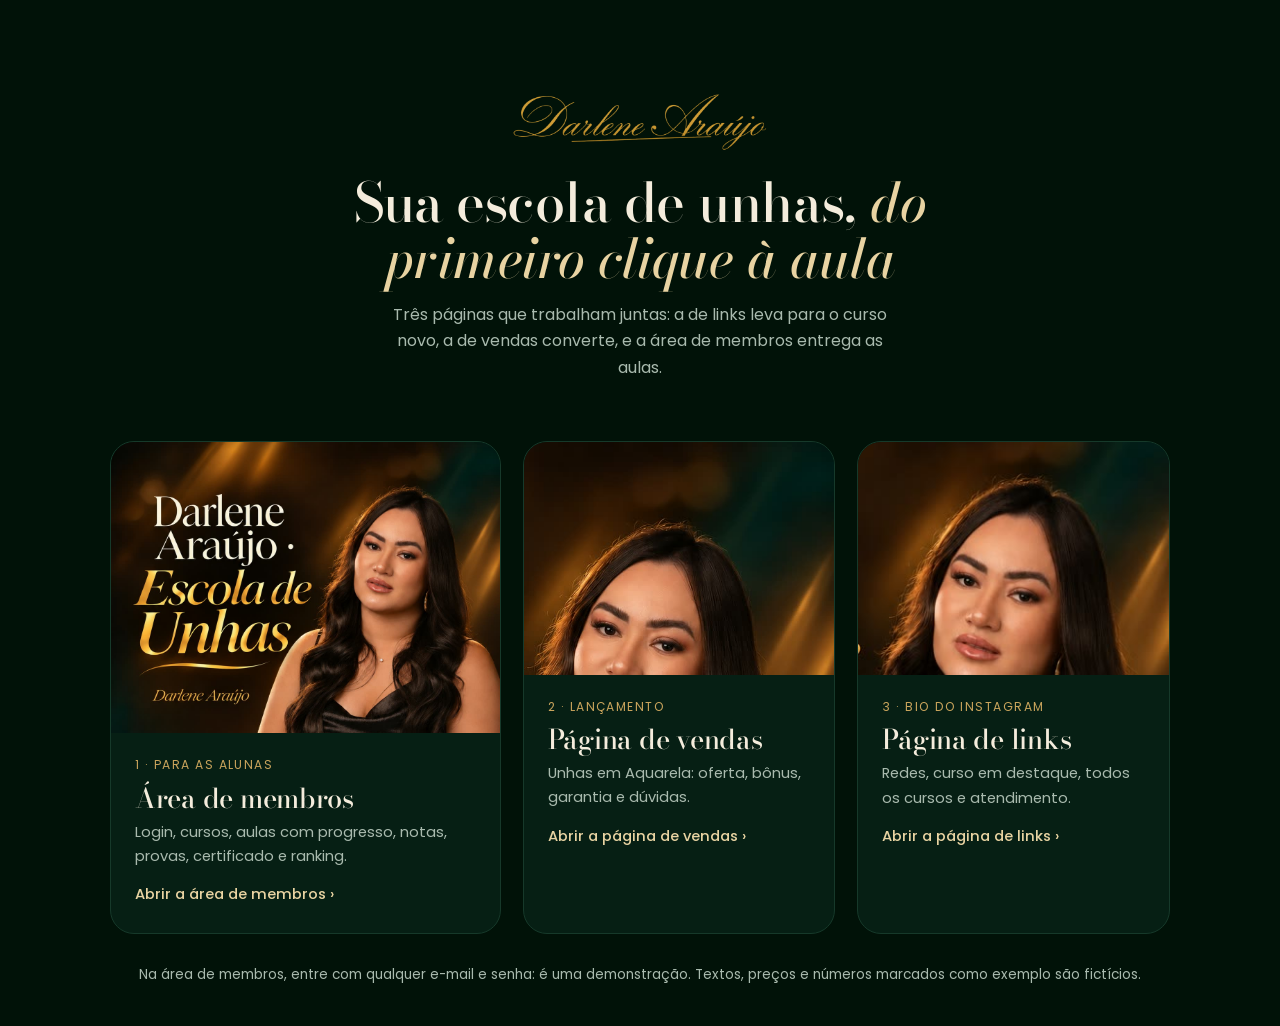
==== index.html @ 189ab797 "Apresentação Darlene Araújo: área de membros, página de vendas e página de links Co-Authored-By: Cla" ====
<!doctype html>
<html lang="pt-BR">
<head>
<meta charset="utf-8">
<meta name="viewport" content="width=device-width,initial-scale=1">
<title>Darlene Araújo · Apresentação do projeto</title>
<meta name="theme-color" content="#011208">
<link rel="preconnect" href="https://fonts.googleapis.com"><link rel="preconnect" href="https://fonts.gstatic.com" crossorigin>
<link href="https://fonts.googleapis.com/css2?family=Bodoni+Moda:ital,opsz,wght@0,6..96,400..700;1,6..96,400..700&family=Poppins:wght@400;500;600&display=swap" rel="stylesheet">
<link rel="stylesheet" href="paginas.css">
<style>
.ap{max-width:1100px;margin:0 auto;padding:clamp(40px,7vw,90px) 20px 40px}
.ap>header{text-align:center;margin-bottom:clamp(36px,5vw,60px)}
.ap>header img{width:min(260px,70%);margin:0 auto 22px}
.ap h1{font-size:clamp(2.2rem,5vw,3.4rem)}
.ap>header p{color:var(--mut);max-width:52ch;margin:14px auto 0}
.telas{display:grid;grid-template-columns:1.25fr 1fr 1fr;gap:22px}
.tela{display:flex;flex-direction:column;text-decoration:none;background:var(--card);border:1px solid var(--line);border-radius:24px;overflow:hidden;transition:border-color .2s}
.tela:hover{border-color:#c9a45c88}
.tela img{width:100%;aspect-ratio:4/3;object-fit:cover;object-position:top}
.tela div{padding:22px 24px 26px;display:grid;gap:8px}
.tela small{color:var(--ouro);font-size:.76rem;letter-spacing:.12em;text-transform:uppercase}
.tela h2{font-size:1.7rem}
.tela p{color:var(--mut);font-size:.92rem}
.tela span{color:var(--ouro2);font-weight:500;font-size:.92rem;margin-top:6px}
.dica{color:var(--mut);font-size:.85rem;text-align:center;margin-top:30px}
@media(max-width:860px){.telas{grid-template-columns:1fr}}
</style>
</head>
<body>
<main class="ap">
  <header>
    <img src="logo.png" alt="Darlene Araújo" width="260" height="63">
    <h1>Sua escola de unhas, <em>do primeiro clique à aula</em></h1>
    <p>Três páginas que trabalham juntas: a de links leva para o curso novo, a de vendas converte, e a área de membros entrega as aulas.</p>
  </header>
  <div class="telas">
    <a class="tela" href="area.html"><img src="imagens-site/login.jpg" alt=""><div><small>1 · Para as alunas</small><h2>Área de membros</h2><p>Login, cursos, aulas com progresso, notas, provas, certificado e ranking.</p><span>Abrir a área de membros ›</span></div></a>
    <a class="tela" href="aquarela.html"><img src="imagens-site/darlene-retrato.jpg" alt=""><div><small>2 · Lançamento</small><h2>Página de vendas</h2><p>Unhas em Aquarela: oferta, bônus, garantia e dúvidas.</p><span>Abrir a página de vendas ›</span></div></a>
    <a class="tela" href="links.html"><img src="imagens-site/darlene-avatar.jpg" alt=""><div><small>3 · Bio do Instagram</small><h2>Página de links</h2><p>Redes, curso em destaque, todos os cursos e atendimento.</p><span>Abrir a página de links ›</span></div></a>
  </div>
  <p class="dica">Na área de membros, entre com qualquer e-mail e senha: é uma demonstração. Textos, preços e números marcados como exemplo são fictícios.</p>
</main>
</body>
</html>
---- paginas.css ----
/* Página de vendas (aquarela.html) e página de links (links.html). Mesma identidade da área de membros. */
:root{--bg:#011208;--bg2:#03180d;--card:#061f14;--line:#16392a;--ouro:#c9a45c;--ouro2:#e8d3a2;--txt:#f4ecdc;--mut:#a9baae;--nude:#f3e7df;--serif:"Bodoni Moda",Didot,"Times New Roman",serif;color-scheme:dark}
*{box-sizing:border-box}
html{scrollbar-color:var(--line) var(--bg);accent-color:var(--ouro);caret-color:var(--ouro);scroll-behavior:smooth}
body{margin:0;background:var(--bg);color:var(--txt);font:400 1rem/1.65 "Poppins",system-ui,sans-serif;-webkit-font-smoothing:antialiased;overflow-x:hidden}
::selection{background:#c9a45c55;color:var(--txt)}
a{color:inherit}
img{max-width:100%;display:block}
:focus-visible{outline:2px solid var(--ouro);outline-offset:3px;border-radius:8px}
h1,h2,h3{font-family:var(--serif);font-weight:500;line-height:1.04;letter-spacing:-.01em;text-wrap:balance;margin:0}
h1 em,h2 em{font-style:italic;color:var(--ouro2)}
p{margin:0}
.i{width:1.15em;height:1.15em;flex:none;fill:none;stroke:currentColor;stroke-width:1.75;stroke-linecap:round;stroke-linejoin:round}

/* aviso de demonstração */
.demo{background:var(--ouro2);color:#1d1408;text-align:center;font-size:.78rem;padding:7px 16px;line-height:1.4}
.preencher{border-bottom:1px dashed var(--ouro);color:var(--ouro2);font-style:normal}

/* botão principal */
.cta{display:inline-flex;align-items:center;justify-content:center;gap:10px;background:var(--ouro);color:#13241b;font-weight:600;text-decoration:none;padding:17px 30px;border-radius:999px;border:0;font-size:1rem;letter-spacing:.01em;box-shadow:0 12px 24px -12px #000c;transition:background-color .25s,box-shadow .25s,transform .25s}
.cta:hover{background:var(--ouro2)}
.cta:active{transform:translateY(1px)}
.cta.pequeno{padding:10px 20px;font-size:.88rem;box-shadow:none}

/* unhas em aquarela */
.tip{display:block;width:100%;height:auto;filter:drop-shadow(0 10px 14px #000a)}
.leque{position:relative;aspect-ratio:1.55;clip-path:inset(-80% -60% 0 -60%);border-bottom:1px solid #c9a45c66}
.leque span{position:absolute;left:50%;bottom:-6%;width:15%;transform-origin:50% 230%;transform:translateX(-50%) rotate(0);transition:transform 1.3s cubic-bezier(.16,1,.3,1)}
.leque.aberto span{transform:translateX(-50%) rotate(var(--r))}
.amostra{width:52px;height:52px;flex:none}
.lavado{position:absolute;inset:0;width:100%;height:100%;pointer-events:none;z-index:0}
@media(prefers-reduced-motion:reduce){html{scroll-behavior:auto}.leque span{transition:none}.cta{transition:none}}

.rodape{text-align:center;color:var(--mut);font-size:.8rem;padding:40px 20px 120px}
.rodape a{text-decoration:underline;text-underline-offset:3px;text-decoration-color:#c9a45c66}
.rodape a:hover{color:var(--ouro2)}

/* ---------- página de links ---------- */
.lk{position:relative;max-width:460px;margin:0 auto;padding:36px 20px 0}
.lk>*{position:relative;z-index:1}
.lk .lavado{position:fixed;z-index:0}
.perfil{text-align:center}
.perfil .avatar{width:104px;height:104px;border-radius:50%;object-fit:cover;margin:0 auto;border:2px solid var(--ouro);padding:3px;background:var(--bg)}
.perfil .marca{width:230px;margin:14px auto 2px}
.perfil p{color:var(--mut);font-size:.82rem;letter-spacing:.16em;text-transform:uppercase}
.perfil .bio{text-transform:none;letter-spacing:0;font-size:.9rem;color:#d9d6c8;max-width:34ch;margin:10px auto 0;line-height:1.5}
.perfil .tag,.destaque .tag{display:inline-block;font:500 .7rem/1 "Poppins",sans-serif;letter-spacing:.08em;text-transform:uppercase;color:var(--ouro);border:1px dashed #c9a45c88;border-radius:999px;padding:3px 7px;vertical-align:middle}
.prazo-lk{display:block;text-align:center;color:var(--mut);font-size:.8rem;margin-top:12px}
.redes{display:flex;justify-content:center;gap:10px;margin:18px 0 26px}
.redes a{width:46px;height:46px;border-radius:50%;display:grid;place-items:center;border:1px solid var(--line);background:#061f14cc;color:var(--ouro2);transition:border-color .2s,color .2s}
.redes a:hover{border-color:var(--ouro);color:var(--ouro)}
.redes .i{width:21px;height:21px}

.destaque{display:block;text-decoration:none;border-radius:28px;overflow:hidden;background:linear-gradient(170deg,#0b2a1b,#03180d 70%);border:1px solid #c9a45c55;padding:22px 22px 24px;box-shadow:0 30px 60px -30px #000}
.destaque .leque{width:100%;margin:0 auto 14px}
.destaque .quando{display:flex;justify-content:center;gap:8px;align-items:center;color:var(--ouro);font-size:.78rem;letter-spacing:.14em;text-transform:uppercase;margin-bottom:8px}
.destaque .quando i{width:7px;height:7px;border-radius:50%;background:var(--ouro);box-shadow:0 0 0 4px #c9a45c22}
.destaque h2{font-size:2.5rem;text-align:center}
.destaque p{text-align:center;color:var(--mut);font-size:.92rem;margin:10px auto 18px;max-width:30ch}
.destaque .cta{width:100%}

.lk h3{font-family:"Poppins",system-ui,sans-serif;font-size:.78rem;font-weight:600;letter-spacing:.16em;text-transform:uppercase;color:var(--mut);margin:34px 0 12px;text-align:center}
.cursos{display:grid;gap:10px}
.curso{display:grid;grid-template-columns:96px 1fr auto;gap:14px;align-items:center;text-decoration:none;background:#061f14e6;border:1px solid var(--line);border-radius:18px;padding:8px 16px 8px 8px;transition:border-color .2s,background-color .2s}
.curso:hover{border-color:#c9a45c88;background:#0a2a1b}
.curso img{width:96px;aspect-ratio:16/9;object-fit:cover;border-radius:11px}
.curso b{display:block;font-weight:500;font-size:.95rem;line-height:1.3}
.curso small{color:var(--mut);font-size:.8rem}
.curso .i{color:var(--ouro)}
.curso.breve{opacity:.6}
.botao{display:flex;align-items:center;gap:14px;text-decoration:none;background:#061f14e6;border:1px solid var(--line);border-radius:18px;padding:16px 18px;margin-top:10px;transition:border-color .2s}
.botao:hover{border-color:#c9a45c88}
.botao .i{color:var(--ouro);width:22px;height:22px}
.botao span{flex:1}
.botao small{display:block;color:var(--mut);font-size:.8rem}
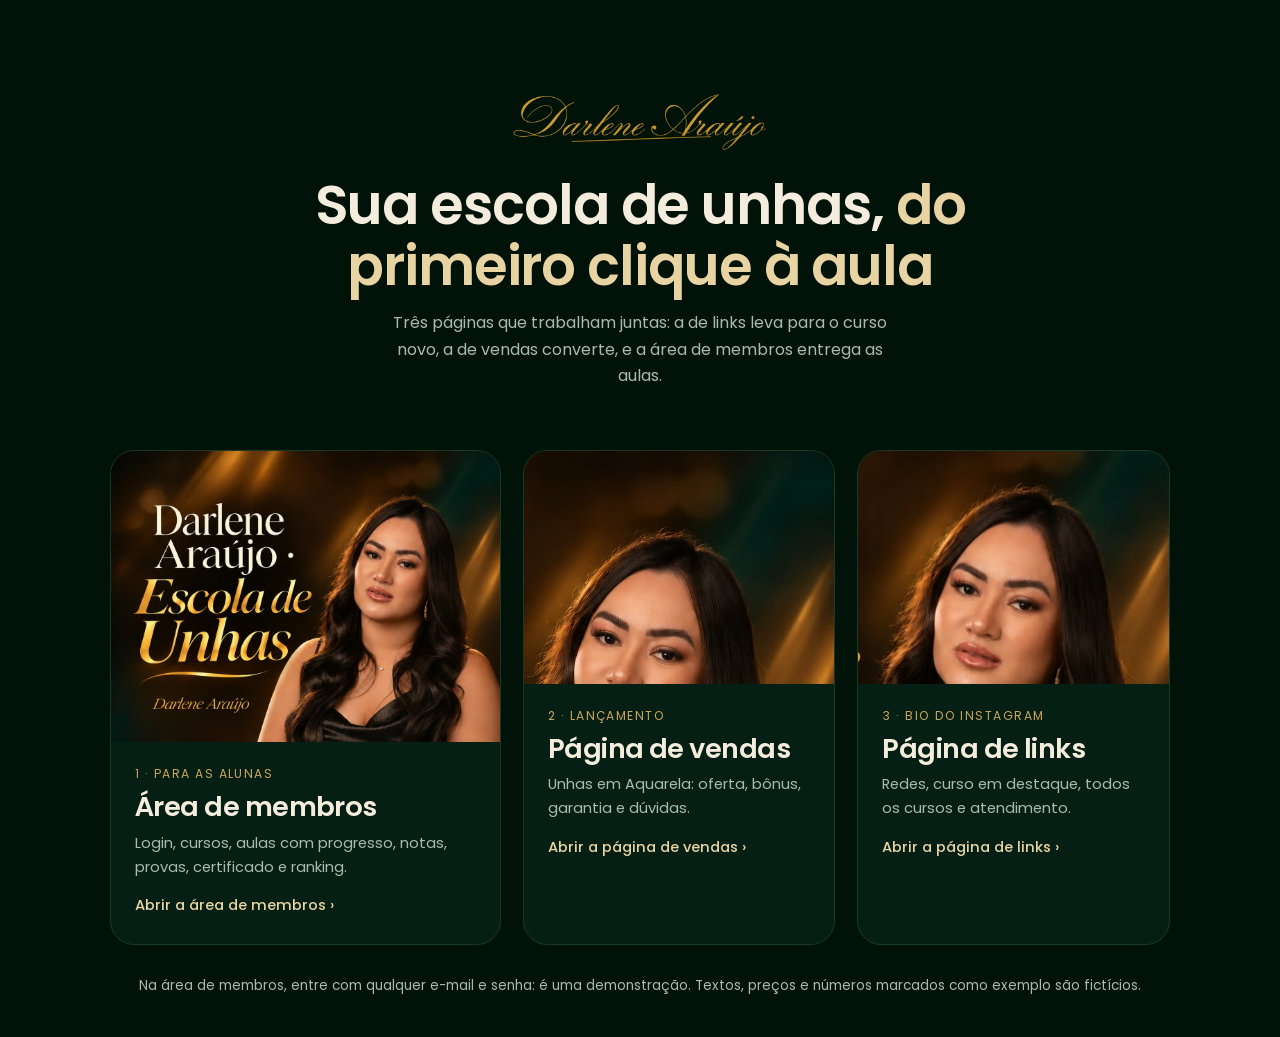
==== commit 393f0fb7: "Aquarela: fonte sem serifa, texto da técnica corrigido (blooming gel e tinta de álcool), margens ali" ====
--- a/index.html
+++ b/index.html
@@ -6,7 +6,7 @@
 <title>Darlene Araújo · Apresentação do projeto</title>
 <meta name="theme-color" content="#011208">
 <link rel="preconnect" href="https://fonts.googleapis.com"><link rel="preconnect" href="https://fonts.gstatic.com" crossorigin>
-<link href="https://fonts.googleapis.com/css2?family=Bodoni+Moda:ital,opsz,wght@0,6..96,400..700;1,6..96,400..700&family=Poppins:wght@400;500;600&display=swap" rel="stylesheet">
+<link href="https://fonts.googleapis.com/css2?family=Poppins:wght@400;500;600;700&display=swap" rel="stylesheet">
 <link rel="stylesheet" href="paginas.css">
 <style>
 .ap{max-width:1100px;margin:0 auto;padding:clamp(40px,7vw,90px) 20px 40px}
--- a/paginas.css
+++ b/paginas.css
@@ -1,5 +1,5 @@
 /* Página de vendas (aquarela.html) e página de links (links.html). Mesma identidade da área de membros. */
-:root{--bg:#011208;--bg2:#03180d;--card:#061f14;--line:#16392a;--ouro:#c9a45c;--ouro2:#e8d3a2;--txt:#f4ecdc;--mut:#a9baae;--nude:#f3e7df;--serif:"Bodoni Moda",Didot,"Times New Roman",serif;color-scheme:dark}
+:root{--bg:#011208;--bg2:#03180d;--card:#061f14;--line:#16392a;--ouro:#c9a45c;--ouro2:#e8d3a2;--txt:#f4ecdc;--mut:#a9baae;--nude:#f3e7df;--serif:"Poppins",system-ui,sans-serif;color-scheme:dark}
 *{box-sizing:border-box}
 html{scrollbar-color:var(--line) var(--bg);accent-color:var(--ouro);caret-color:var(--ouro);scroll-behavior:smooth}
 body{margin:0;background:var(--bg);color:var(--txt);font:400 1rem/1.65 "Poppins",system-ui,sans-serif;-webkit-font-smoothing:antialiased;overflow-x:hidden}
@@ -7,8 +7,8 @@
 a{color:inherit}
 img{max-width:100%;display:block}
 :focus-visible{outline:2px solid var(--ouro);outline-offset:3px;border-radius:8px}
-h1,h2,h3{font-family:var(--serif);font-weight:500;line-height:1.04;letter-spacing:-.01em;text-wrap:balance;margin:0}
-h1 em,h2 em{font-style:italic;color:var(--ouro2)}
+h1,h2,h3{font-family:var(--serif);font-weight:600;line-height:1.12;letter-spacing:-.02em;text-wrap:balance;margin:0}
+h1 em,h2 em{font-style:normal;color:var(--ouro2)}
 p{margin:0}
 .i{width:1.15em;height:1.15em;flex:none;fill:none;stroke:currentColor;stroke-width:1.75;stroke-linecap:round;stroke-linejoin:round}
 
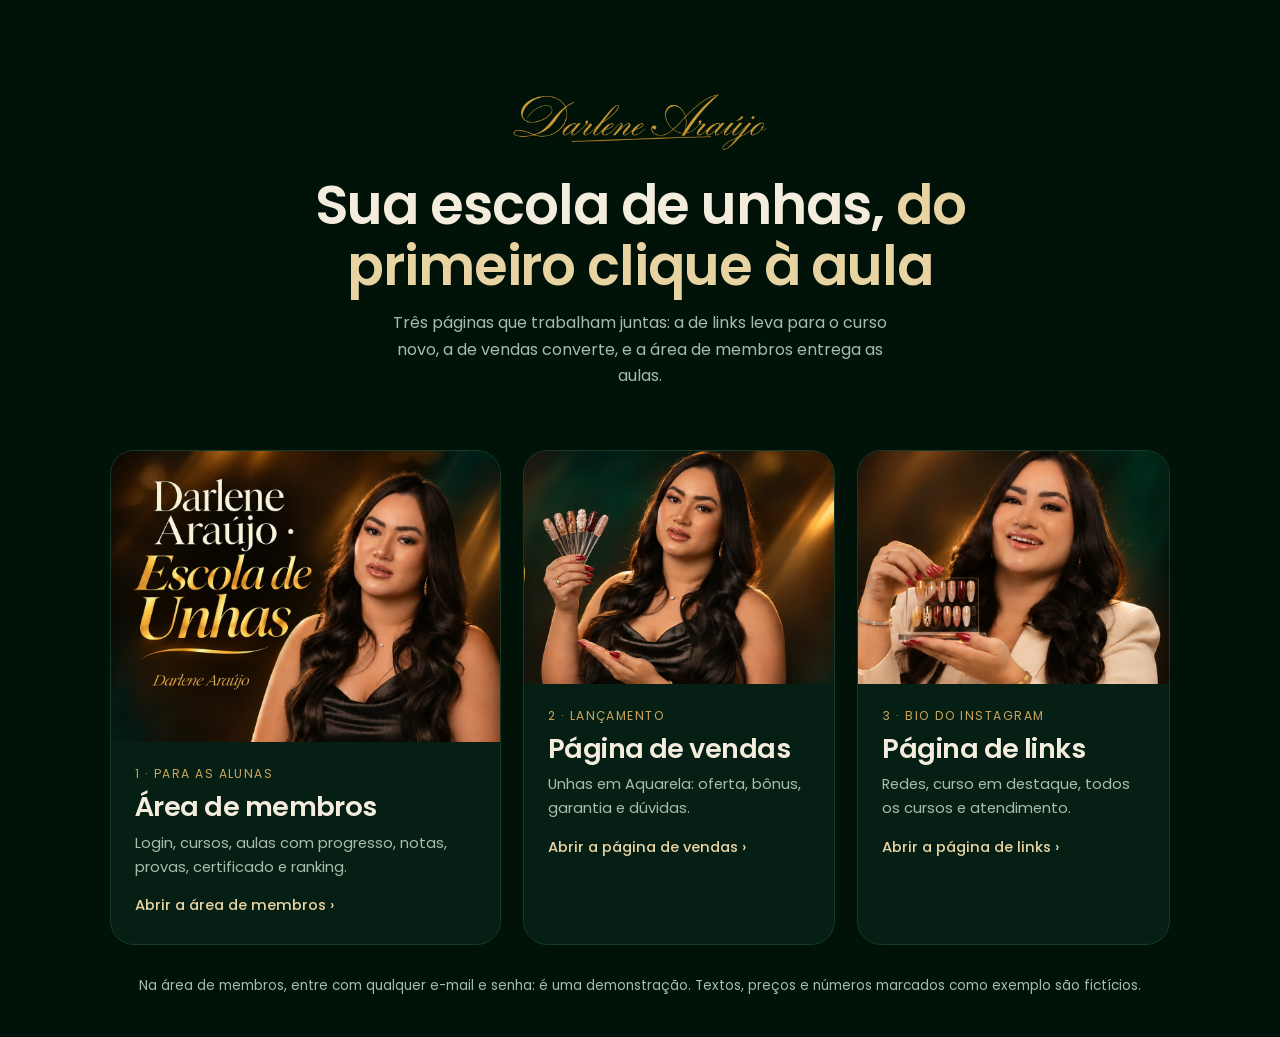
==== commit 514d4a2c: "Apresentação: fotos dos cartões sem cortar o rosto Co-Authored-By: Claude Opus 5.5 <noreply@anthropi" ====
--- a/index.html
+++ b/index.html
@@ -17,7 +17,7 @@
 .telas{display:grid;grid-template-columns:1.25fr 1fr 1fr;gap:22px}
 .tela{display:flex;flex-direction:column;text-decoration:none;background:var(--card);border:1px solid var(--line);border-radius:24px;overflow:hidden;transition:border-color .2s}
 .tela:hover{border-color:#c9a45c88}
-.tela img{width:100%;aspect-ratio:4/3;object-fit:cover;object-position:top}
+.tela img{width:100%;aspect-ratio:4/3;object-fit:cover;object-position:50% 12%}
 .tela div{padding:22px 24px 26px;display:grid;gap:8px}
 .tela small{color:var(--ouro);font-size:.76rem;letter-spacing:.12em;text-transform:uppercase}
 .tela h2{font-size:1.7rem}
@@ -36,8 +36,8 @@
   </header>
   <div class="telas">
     <a class="tela" href="area.html"><img src="imagens-site/login.jpg" alt=""><div><small>1 · Para as alunas</small><h2>Área de membros</h2><p>Login, cursos, aulas com progresso, notas, provas, certificado e ranking.</p><span>Abrir a área de membros ›</span></div></a>
-    <a class="tela" href="aquarela.html"><img src="imagens-site/darlene-retrato.jpg" alt=""><div><small>2 · Lançamento</small><h2>Página de vendas</h2><p>Unhas em Aquarela: oferta, bônus, garantia e dúvidas.</p><span>Abrir a página de vendas ›</span></div></a>
-    <a class="tela" href="links.html"><img src="imagens-site/darlene-avatar.jpg" alt=""><div><small>3 · Bio do Instagram</small><h2>Página de links</h2><p>Redes, curso em destaque, todos os cursos e atendimento.</p><span>Abrir a página de links ›</span></div></a>
+    <a class="tela" href="aquarela.html"><img src="imagens-site/darlene-unhas.jpg" alt=""><div><small>2 · Lançamento</small><h2>Página de vendas</h2><p>Unhas em Aquarela: oferta, bônus, garantia e dúvidas.</p><span>Abrir a página de vendas ›</span></div></a>
+    <a class="tela" href="links.html"><img src="imagens-site/darlene-cartela.jpg" alt=""><div><small>3 · Bio do Instagram</small><h2>Página de links</h2><p>Redes, curso em destaque, todos os cursos e atendimento.</p><span>Abrir a página de links ›</span></div></a>
   </div>
   <p class="dica">Na área de membros, entre com qualquer e-mail e senha: é uma demonstração. Textos, preços e números marcados como exemplo são fictícios.</p>
 </main>
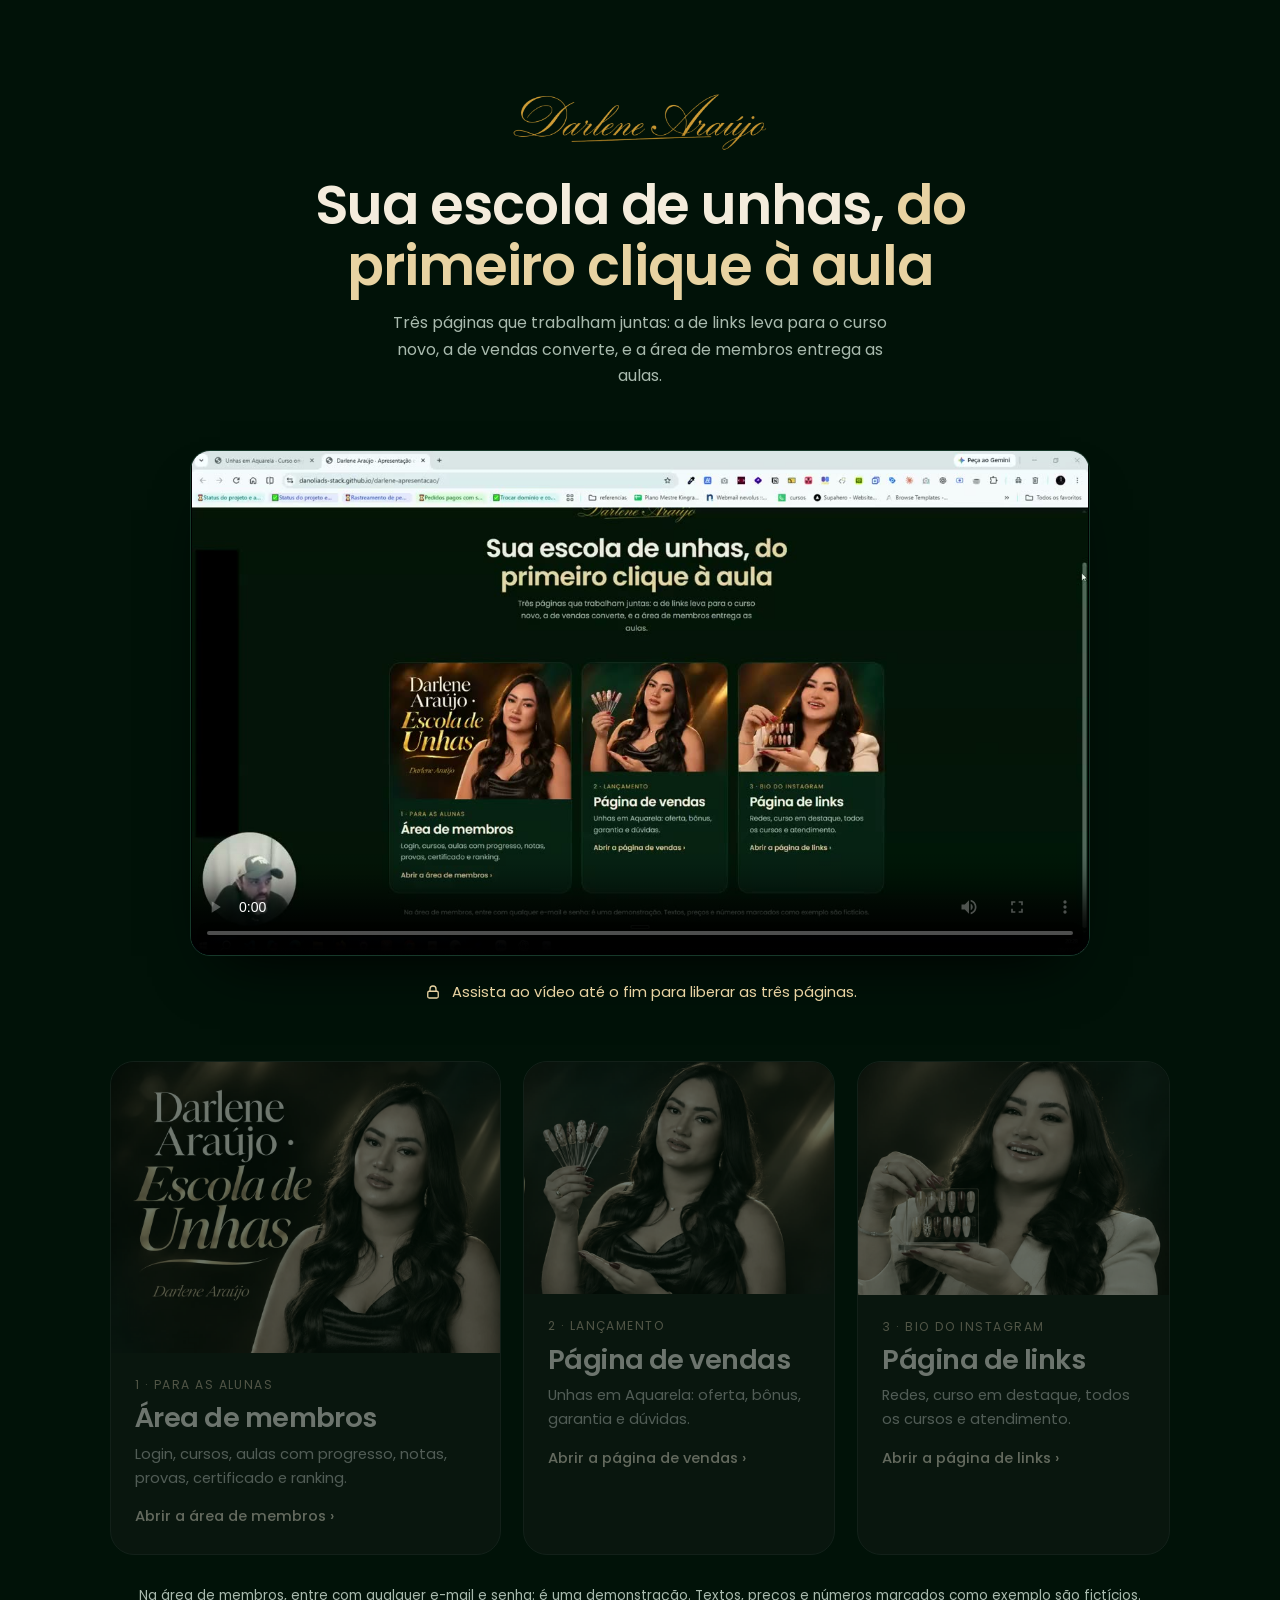
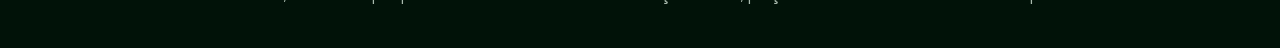
==== commit b5391059: "Apresentação: vídeo de demonstração que libera as páginas ao terminar Co-Authored-By: Claude Opus 5." ====
--- a/index.html
+++ b/index.html
@@ -24,6 +24,12 @@
 .tela p{color:var(--mut);font-size:.92rem}
 .tela span{color:var(--ouro2);font-weight:500;font-size:.92rem;margin-top:6px}
 .dica{color:var(--mut);font-size:.85rem;text-align:center;margin-top:30px}
+.vsl{max-width:900px;margin:0 auto clamp(36px,5vw,56px)}
+.vsl video{width:100%;aspect-ratio:16/9;background:#000;border-radius:20px;border:1px solid var(--line);box-shadow:0 30px 60px -30px #000}
+.trava{display:flex;align-items:center;justify-content:center;gap:10px;color:var(--ouro2);font-size:.92rem;margin-top:16px;text-align:center}
+.trava svg{width:18px;height:18px;flex:none;fill:none;stroke:currentColor;stroke-width:1.75;stroke-linecap:round;stroke-linejoin:round}
+.telas[inert] .tela{filter:grayscale(.7);opacity:.45}
+.telas .tela{transition:filter .6s,opacity .6s,border-color .2s}
 @media(max-width:860px){.telas{grid-template-columns:1fr}}
 </style>
 </head>
@@ -34,12 +40,35 @@
     <h1>Sua escola de unhas, <em>do primeiro clique à aula</em></h1>
     <p>Três páginas que trabalham juntas: a de links leva para o curso novo, a de vendas converte, e a área de membros entrega as aulas.</p>
   </header>
-  <div class="telas">
+  <section class="vsl">
+    <video id="vsl" src="video/demonstracao.mp4" poster="video/capa.jpg" controls playsinline preload="metadata"></video>
+    <p class="trava" id="trava" role="status"><svg viewBox="0 0 24 24" aria-hidden="true"><rect x="5" y="11" width="14" height="9" rx="2"/><path d="M8 11V8a4 4 0 0 1 8 0v3"/></svg><span>Assista ao vídeo até o fim para liberar as três páginas.</span></p>
+  </section>
+  <div class="telas" id="telas" inert>
     <a class="tela" href="area.html"><img src="imagens-site/login.jpg" alt=""><div><small>1 · Para as alunas</small><h2>Área de membros</h2><p>Login, cursos, aulas com progresso, notas, provas, certificado e ranking.</p><span>Abrir a área de membros ›</span></div></a>
     <a class="tela" href="aquarela.html"><img src="imagens-site/darlene-unhas.jpg" alt=""><div><small>2 · Lançamento</small><h2>Página de vendas</h2><p>Unhas em Aquarela: oferta, bônus, garantia e dúvidas.</p><span>Abrir a página de vendas ›</span></div></a>
     <a class="tela" href="links.html"><img src="imagens-site/darlene-cartela.jpg" alt=""><div><small>3 · Bio do Instagram</small><h2>Página de links</h2><p>Redes, curso em destaque, todos os cursos e atendimento.</p><span>Abrir a página de links ›</span></div></a>
   </div>
   <p class="dica">Na área de membros, entre com qualquer e-mail e senha: é uma demonstração. Textos, preços e números marcados como exemplo são fictícios.</p>
 </main>
+<script>
+// Libera as páginas só depois do vídeo inteiro: pular para frente volta ao ponto já assistido.
+(function(){
+  var v=document.getElementById("vsl"),telas=document.getElementById("telas"),aviso=document.querySelector("#trava span"),visto=0;
+  function liberar(){
+    telas.removeAttribute("inert");
+    document.getElementById("trava").innerHTML="<span>Páginas liberadas. Escolha por onde começar.</span>";
+    try{localStorage.setItem("videoVisto","1")}catch(e){}
+  }
+  try{if(localStorage.getItem("videoVisto")==="1"){liberar();return}}catch(e){}
+  v.addEventListener("timeupdate",function(){
+    if(!v.seeking&&v.currentTime>visto)visto=v.currentTime;
+    var falta=Math.max(0,Math.ceil(v.duration-visto));
+    if(falta)aviso.textContent="As páginas liberam em "+Math.floor(falta/60)+":"+String(falta%60).padStart(2,"0")+".";
+  });
+  v.addEventListener("seeking",function(){if(v.currentTime>visto+1)v.currentTime=visto});
+  v.addEventListener("ended",liberar);
+})();
+</script>
 </body>
 </html>
